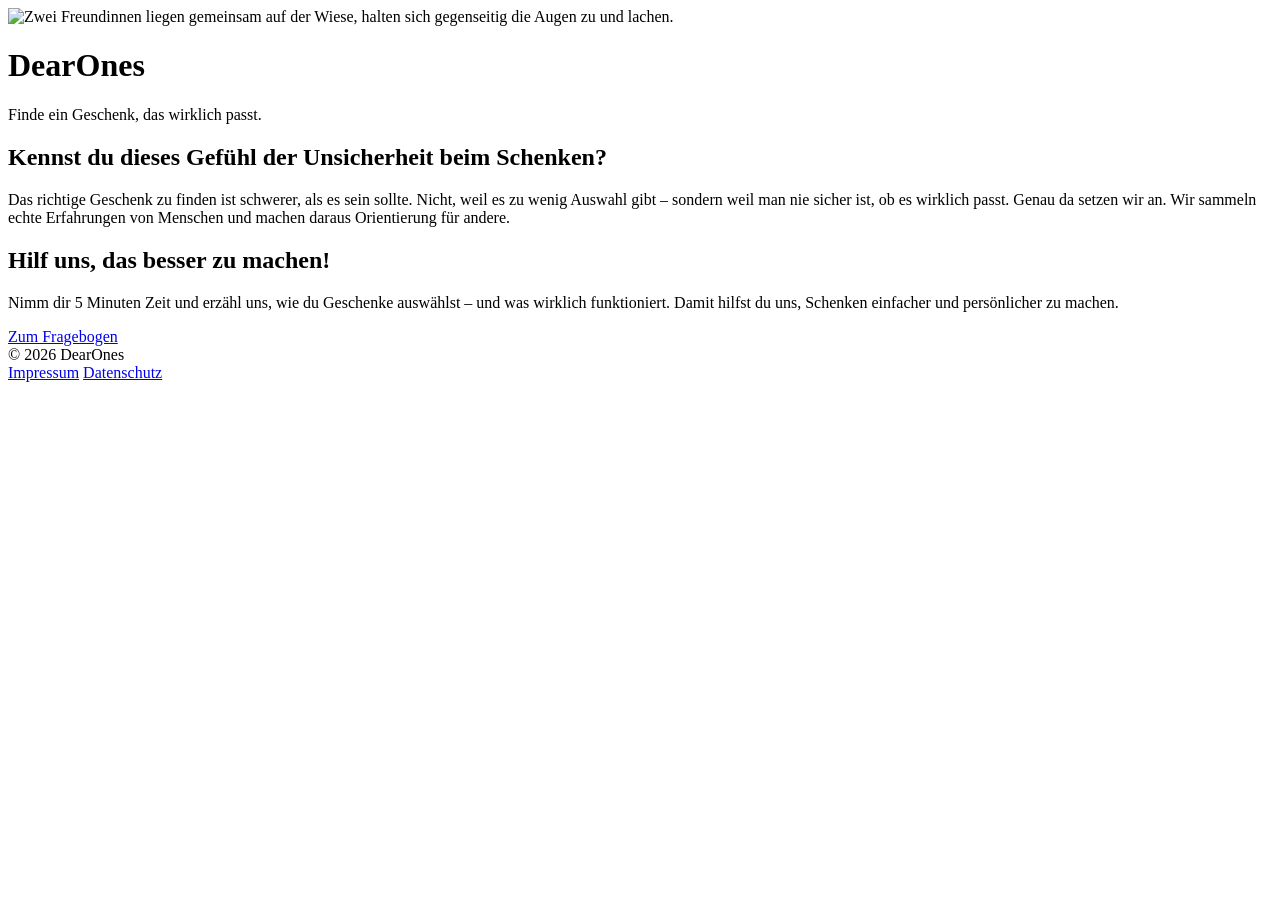
==== index.html @ 99e0a0a9 "Add files via upload" ====
<!DOCTYPE html>
<html lang="de">

<head>
    <meta charset="UTF-8">
    <meta name="viewport" content="width=device-width, initial-scale=1.0">
    <title>DearOnes</title>
    <meta name="description" content="DearOnes – Finde ein Geschenk, das wirklich passt.">
    <link rel="stylesheet" href="/css/styles_base.css">
    <link rel="stylesheet" href="/css/styles_index.css">
</head>

<body>

    <div class="hero">
        <img src="/images/SamMcNamara_breit.webp" srcset="/images/SamMcNamara_breit.webp 480w,
                    /images/SamMcNamara_breit.webp 900w,
                    /images/SamMcNamara_breit.webp 1400w" sizes="100vw"
            alt="Zwei Freundinnen liegen gemeinsam auf der Wiese, halten sich gegenseitig die Augen zu und lachen."
            loading="eager" fetchpriority="high">
        <div class="hero__text">
            <h1>DearOnes</h1>
            <p>Finde ein Geschenk, das wirklich passt.</p>
        </div>
    </div>

    <section class="mission">
        <h2>Kennst du dieses Gefühl der Unsicherheit beim Schenken?</h2>
        <p>
            Das richtige Geschenk zu finden ist schwerer, als es sein sollte. Nicht, weil es zu wenig Auswahl gibt –
            sondern weil man nie sicher ist,
            ob es wirklich passt. Genau da setzen wir an. Wir sammeln echte Erfahrungen von Menschen und machen daraus
            Orientierung für andere.
        </p>
    </section>

    <section class="cta">
        <h2>Hilf uns, das besser zu machen!</h2>
        <p>Nimm dir 5 Minuten Zeit und erzähl uns, wie du Geschenke auswählst – und was wirklich funktioniert.
            Damit hilfst du uns, Schenken einfacher und persönlicher zu machen.</p>
        <a href="https://tally.so/r/68vWzY" target="_blank" rel="noopener noreferrer" class="btn">Zum Fragebogen</a>
    </section>

    <footer>
        <div>© 2026 DearOnes</div>
        <nav class="links" aria-label="Footer Navigation">
            <a href="/pages/impressum.html">Impressum</a>
            <a href="/pages/datenschutz.html">Datenschutz</a>
        </nav>
    </footer>

</body>

</html>
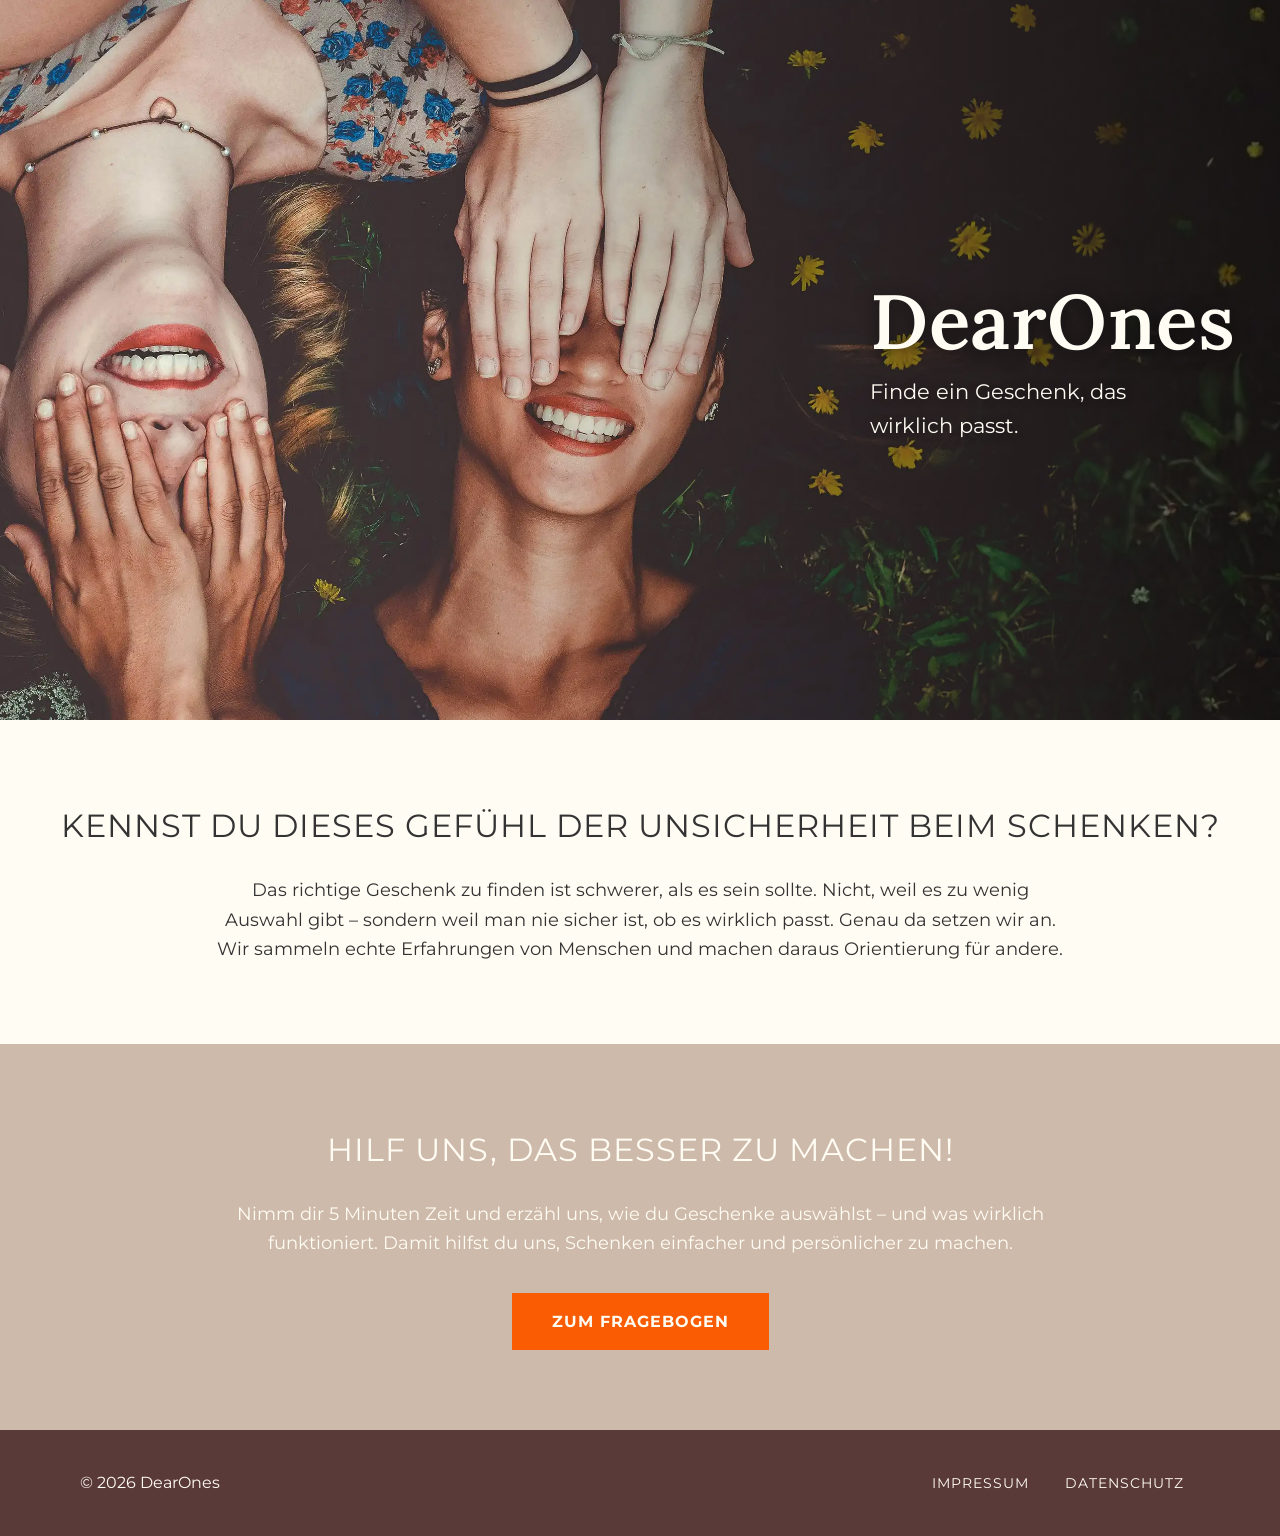
==== commit a2a9f220: "Removed "/" in href references" ====
--- a/index.html
+++ b/index.html
@@ -6,14 +6,14 @@
     <meta name="viewport" content="width=device-width, initial-scale=1.0">
     <title>DearOnes</title>
     <meta name="description" content="DearOnes – Finde ein Geschenk, das wirklich passt.">
-    <link rel="stylesheet" href="/css/styles_base.css">
-    <link rel="stylesheet" href="/css/styles_index.css">
+    <link rel="stylesheet" href="css/styles_base.css">
+    <link rel="stylesheet" href="css/styles_index.css">
 </head>
 
 <body>
 
     <div class="hero">
-        <img src="/images/SamMcNamara_breit.webp" srcset="/images/SamMcNamara_breit.webp 480w,
+        <img src="images/SamMcNamara_breit.webp" srcset="/images/SamMcNamara_breit.webp 480w,
                     /images/SamMcNamara_breit.webp 900w,
                     /images/SamMcNamara_breit.webp 1400w" sizes="100vw"
             alt="Zwei Freundinnen liegen gemeinsam auf der Wiese, halten sich gegenseitig die Augen zu und lachen."
@@ -44,11 +44,11 @@
     <footer>
         <div>© 2026 DearOnes</div>
         <nav class="links" aria-label="Footer Navigation">
-            <a href="/pages/impressum.html">Impressum</a>
-            <a href="/pages/datenschutz.html">Datenschutz</a>
+            <a href="pages/impressum.html">Impressum</a>
+            <a href="pages/datenschutz.html">Datenschutz</a>
         </nav>
     </footer>
 
 </body>
 
-</html>+</html>
--- a/css/styles_base.css
+++ b/css/styles_base.css
@@ -0,0 +1,106 @@
+/* =========================
+   FONTS EINBINDEN
+========================= */
+@font-face {
+    font-family: 'Lora';
+    font-style: normal;
+    font-weight: 600;
+    font-display: swap;
+    src: url('/fonts/Lora/Lora-SemiBold.ttf') format('truetype');
+}
+
+@font-face {
+    font-family: 'Montserrat';
+    font-style: normal;
+    font-weight: 400;
+    font-display: swap;
+    src: url('/fonts/Montserrat/Montserrat-Regular.ttf') format('truetype');
+}
+
+@font-face {
+    font-family: 'Montserrat';
+    font-style: normal;
+    font-weight: 700;
+    font-display: swap;
+    src: url('/fonts/Montserrat/Montserrat-Bold.ttf') format('truetype');
+}
+
+/* =========================
+   CSS VARIABLEN
+========================= */
+:root {
+    --color-bg:           #fffcf3;
+    --color-primary:      #7b4e4e;
+    --color-primary-dark: #5a3939;
+    --color-accent:       #F95c02;
+    --color-accent-hover: #d84f02;
+    --color-cta-bg:       #cebaaa;
+    --color-text:         #333;
+    --color-light:        #fffcf3;
+}
+
+/* =========================
+   RESET & BASIS
+========================= */
+*, *::before, *::after {
+    margin: 0;
+    padding: 0;
+    box-sizing: border-box;
+}
+
+body {
+    display: flex;
+    flex-direction: column;
+    min-height: 100vh;
+    font-family: 'Montserrat', sans-serif;
+    font-weight: 400;
+    background-color: var(--color-bg);
+    line-height: 1.6;
+    color: var(--color-text);
+}
+
+/* =========================
+   Groeßere Textabstaende
+========================= */
+.extrabreit {
+    margin-bottom: 20px; /* Hier kannst du den Wert (px, em, rem) frei wählen */
+}
+
+/* =========================
+   FOOTER
+========================= */
+footer {
+    background-color: var(--color-primary-dark);
+    color: var(--color-light);
+    padding: 40px 24px;
+    display: flex;
+    flex-direction: column;
+    align-items: center;
+    gap: 20px;
+    text-align: center;
+    flex-shrink: 0;
+}
+
+footer .links a {
+    font-family: 'Montserrat', sans-serif;
+    font-weight: 400;
+    text-transform: uppercase;
+    letter-spacing: 1px;
+    color: var(--color-light);
+    padding: 8px 16px;
+    text-decoration: none;
+    font-size: 0.85rem;
+    transition: opacity 0.2s ease;
+}
+
+footer .links a:hover {
+    opacity: 0.75;
+}
+
+@media (min-width: 1024px) {
+    footer {
+        flex-direction: row;
+        justify-content: space-between;
+        padding: 40px 80px;
+    }
+}
--- a/css/styles_index.css
+++ b/css/styles_index.css
@@ -0,0 +1,193 @@
+/* =========================
+   CSS VARIABLEN (index-spezifisch)
+========================= */
+:root {
+    --hero-height-mobile:  55vh;
+    --hero-height-desktop: 80vh;
+}
+
+/* =========================
+   TYPOGRAFIE
+========================= */
+h2, .btn, footer .links a, section p {
+    font-family: 'Montserrat', sans-serif;
+    font-weight: 400;
+}
+
+h2, .btn, footer .links a {
+    text-transform: uppercase;
+    letter-spacing: 1px;
+}
+
+.hero__text h1 {
+    font-family: 'Lora', serif;
+    font-weight: 600;
+    text-transform: none;
+    letter-spacing: 0.5px;
+}
+
+/* =========================
+   HERO – MOBILE FIRST
+========================= */
+.hero {
+    position: relative;
+    width: 100%;
+    height: var(--hero-height-mobile);
+    overflow: hidden;
+}
+
+.hero img {
+    width: 100%;
+    height: 100%;
+    display: block;
+    object-fit: cover;
+    object-position: 20% center;
+}
+
+.hero::after {
+    content: '';
+    position: absolute;
+    inset: 0;
+    background: radial-gradient(
+        ellipse at center,
+        rgba(0,0,0,0.1)  20%,
+        rgba(0,0,0,0.5) 100%
+    );
+    pointer-events: none;
+}
+
+.hero__text {
+    position: absolute;
+    top: 55%;
+    left: 50%;
+    transform: translate(-50%, -50%);
+    width: 90%;
+    padding: 0;
+    text-align: center;
+    color: var(--color-light);
+    z-index: 1;
+}
+
+.hero__text h1 {
+    font-size: clamp(2.5rem, 10vw, 3.5rem);
+    margin-bottom: 12px;
+    line-height: 1.1;
+    text-shadow: 0 2px 18px rgba(0,0,0,0.5);
+}
+
+.hero__text p {
+    font-size: clamp(1.1rem, 4vw, 1.3rem);
+    font-weight: 400;
+    text-shadow: 0 1px 10px rgba(0,0,0,0.4);
+}
+
+/* =========================
+   TABLET & DESKTOP (≥ 600px)
+========================= */
+@media (min-width: 600px) {
+    .hero img {
+        object-position: center center;
+    }
+
+    .hero::after {
+        background: linear-gradient(
+            to left,
+            rgba(0, 0, 0, 0.6) 0%,
+            rgba(0, 0, 0, 0.2) 45%,
+            transparent 75%
+        );
+    }
+
+    .hero__text {
+        top: 50%;
+        left: auto;
+        right: 0;
+        transform: translateY(-50%);
+        width: 45%;
+        padding: 0 50px 0 0;
+        text-align: left;
+    }
+
+    .hero__text h1 {
+        font-size: clamp(2.8rem, 5vw, 3.8rem);
+    }
+
+    .hero__text p {
+        font-size: clamp(1.2rem, 2vw, 1.4rem);
+    }
+}
+
+/* Tablet Querformat */
+@media (min-width: 600px) and (max-width: 1200px) and (orientation: landscape) {
+    .hero__text {
+        width: 35%;
+        padding-right: 40px;
+    }
+}
+
+/* =========================
+   SEKTIONEN
+========================= */
+section {
+    padding: 80px 24px;
+    width: 100%;
+    text-align: center;
+}
+
+section h2 {
+    font-size: clamp(1.4rem, 4vw, 2rem);
+    margin-bottom: 24px;
+}
+
+section p {
+    max-width: 850px;
+    margin: 0 auto;
+    font-size: clamp(1.05rem, 2.5vw, 1.15rem);
+}
+
+.cta {
+    background-color: var(--color-cta-bg);
+    color: var(--color-light);
+}
+
+/* =========================
+   BUTTON
+========================= */
+.btn {
+    display: inline-block;
+    margin-top: 35px;
+    padding: 16px 40px;
+    background-color: var(--color-accent);
+    color: var(--color-light);
+    text-decoration: none;
+    font-weight: 700;
+    font-size: 1rem;
+    transition: transform 0.2s ease, background-color 0.3s ease;
+}
+
+.btn:hover {
+    background-color: var(--color-accent-hover);
+    transform: translateY(-2px);
+}
+
+/* =========================
+   DESKTOP (≥ 1024px)
+========================= */
+@media (min-width: 1024px) {
+    .hero {
+        height: var(--hero-height-desktop);
+    }
+
+    .hero__text {
+        width: 32%;
+        padding: 0 80px 0 0;
+    }
+
+    .hero__text h1 {
+        font-size: clamp(4rem, 6vw, 6rem);
+    }
+
+    .hero__text p {
+        font-size: clamp(1.3rem, 1.6vw, 1.6rem);
+    }
+}
